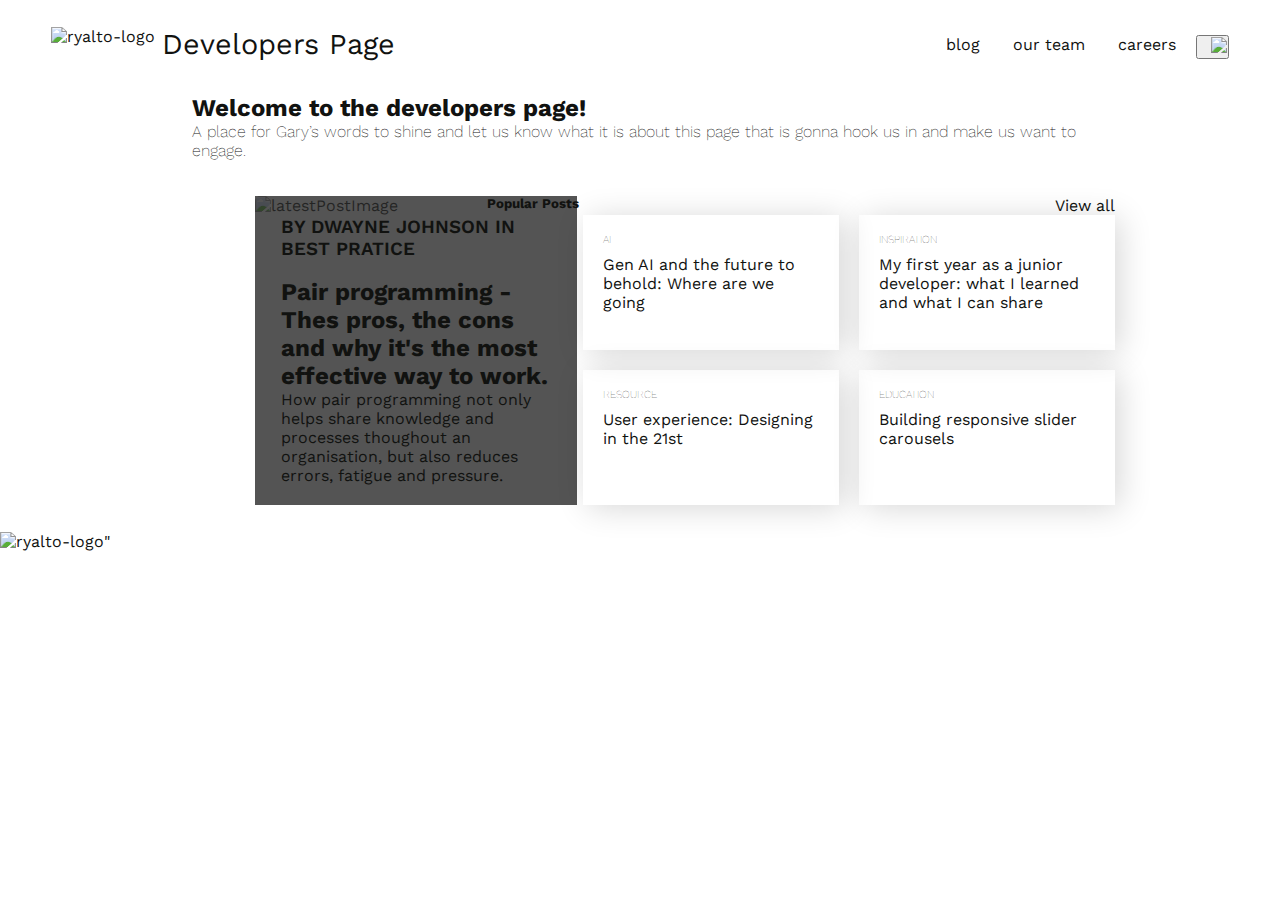
==== html/devPage.html @ 962e61ea "greated a Main div to hold the main blog post and the side panel where the other posts will go. Adde" ====
<!DOCTYPE html>
<html lang="en">
<head>
    <meta charset="UTF-8">
    <meta name="viewport" content="width=device-width, initial-scale=1.0">
    
    <title>Developers Pager</title>

    <link rel="stylesheet" href="/css/devPage.css">
    <link rel="preconnect" href="https://fonts.googleapis.com">
    <link rel="preconnect" href="https://fonts.gstatic.com" crossorigin>
    <link rel="preconnect" href="https://fonts.googleapis.com">
    <link rel="preconnect" href="https://fonts.gstatic.com" crossorigin>
    <link rel="preconnect" href="https://fonts.googleapis.com">
    <link rel="preconnect" href="https://fonts.gstatic.com" crossorigin>
    <link rel="preconnect" href="https://fonts.googleapis.com">
    <link rel="preconnect" href="https://fonts.gstatic.com" crossorigin>
    <link rel="preconnect" href="https://fonts.googleapis.com">
<link rel="preconnect" href="https://fonts.gstatic.com" crossorigin>
<link href="https://fonts.googleapis.com/css2?family=Open+Sans:wght@300;400;500;600;700;800&family=Work+Sans:wght@100;200;300;400;500;600;700;800;900&display=swap" rel="stylesheet">
    <script src="devPage.js" defer></script>


</head>
<body>
    <header>
        <nav>
            <ul class="logo">
                <img src="https://developer.ryalto.group/assets/images/ryalto-logo-lg.png" alt="ryalto-logo" class="ryalto-logo">
                <a href="devPage.html" class="pageTitle">Developers Page</a>
            </ul>
            <ul class="navLinks">
                <a href="#" class="navLink">blog</a>
                <a href="#" class="navLink">our team</a>
                <a href="#" class="navLink">careers</a>
                <button class="navLink"><img class=" darkModeToggle" src="https://developer.ryalto.group/assets/images/night-mode-blue.svg"> </button>
            </ul>
        </nav>

            <div class="intro">
                <h2>Welcome to the developers page!</h2>
                <p>A place for Gary’s words to shine and let us know what it is about this page that is gonna hook us in and make us want to engage.</p>
            </div>

        <main>
            <span class="main-view">
                <div class="newestPost">
                    <img class="img-overlay" src="https://riis.com/wp-content/uploads/2021/01/1010413543-huge-2048x1365.jpg" alt="latestPostImage"/>
                    <div class="text-container">
                        <h3>BY DWAYNE JOHNSON IN BEST PRATICE</h3>
                        <h2>Pair programming - Thes pros, the cons and why it's the most effective way to work.</h2>
                        <p>How pair programming not only helps share knowledge and processes thoughout an organisation, but also reduces errors, fatigue and pressure.</p>
                    </div>
                </div>
            
                <div class="latestPosts">
                    <div class="sidePanel">
                        <h5>Popular Posts</h5>
                        <a href="#">View all</a>
                    </div>
                
                    <ul>
                        <li class="cardPost">
                            <h6>AI</h6>
                            <p>Gen AI and the future to behold: Where are we going</p>
                        </li>
                        <li class="cardPost">
                            <h6>Inspiration</h6>
                            <p>My first year as a junior developer: what I learned and what I can share</p>
                        </li>
                        <li class="cardPost">
                            <h6>Resource</h6>
                            <p>User experience: Designing in the 21st</p>
                        </li>
                        <li class="cardPost">
                            <h6>Education</h6>
                            <p>Building responsive slider carousels</p>
                        </li>
                    </ul>
                </div>
            </span>
        </main>
        <section class="bottom-slider">

        </section>
    <footer>
        <img src="https://developer.ryalto.group/assets/images/ryalto-logo-lg.png" alt="ryalto-logo" class="ryalto-logo">"
        <div> </div>
    </footer>
</header>
</body>
</html>
---- css/devPage.css ----
* { 
    font-family: 'Work Sans', sans-serif;
    margin: 0;
    padding: 0;
    box-sizing: border-box;
    color: #111210;
}

nav {
    padding: 3vh 4vw;
    display: flex;
    justify-content: space-between;
    align-items: center;
}

.ryalto-logo {
    height: 40px;
    cursor: pointer;
}

a {
    text-decoration: none;
    font-size: 1em;
}

.logo {
    display: flex;
    align-content: flex-end;
    gap: .5vw;
}

.pageTitle{
    font-size: 1.8em;
}

.navLinks {
    display: flex;
    align-content:flex-start
}

.navLink {

    padding-left: 1vw;
    font-size: 1em;
}

.darkModeToggle {
    width: 1em;
    border: none;
}

.intro {
    font-weight: 200;
    padding: 0 15vw;
    margin-bottom: 4vh;
}

main {
    margin: 3vh 1vw;
}
.main-view {
    display: flex;
    justify-content: center;

}

.newestPost h3 {
    font-weight: 600;
    margin-bottom: 2vh;
}

.newestPost {
    display: flex;
    justify-content: flex-start;
    position: relative;
    padding: 0 7vw;
    max-width:600px;
    gap: 20px;
    cursor: pointer;
}

.newestPost img {
    max-width: 600px;
    border-radius: 0.4vw;
}

.text-container {
    display: flex;
    flex-direction: column;
    justify-content: center;
    width: 100%;
    height: 100%;
    padding: 1% 8%;
    background-color: rgb(41, 41, 41, 0.8);
    color: aliceblue;
    position: absolute;
    text-wrap: wrap;
}

.newestPostBlurb p {
    font-weight: 200;
}

.latestPosts {
    max-width: 50%;
    position: relative;
}
.sidePanel {
    width: 100%;
    display: flex;
    justify-content: space-between;
}

ul {
    list-style-type:none;
    gap:20px ;
    display: flex;
    flex-wrap: wrap;
    justify-content: flex-end;
}

ul h6 {
    
    text-transform: uppercase;
    font-weight: 100;
}
.cardPost {
    display: flex;
    flex-direction: column;
    gap: 1vh;
    border: none;
    box-shadow: rgba(0, 0, 0, 0.16) 5px 3px 30px;
    padding: 18px 20px;
    width: 20vw;
    height: 15vh;

}
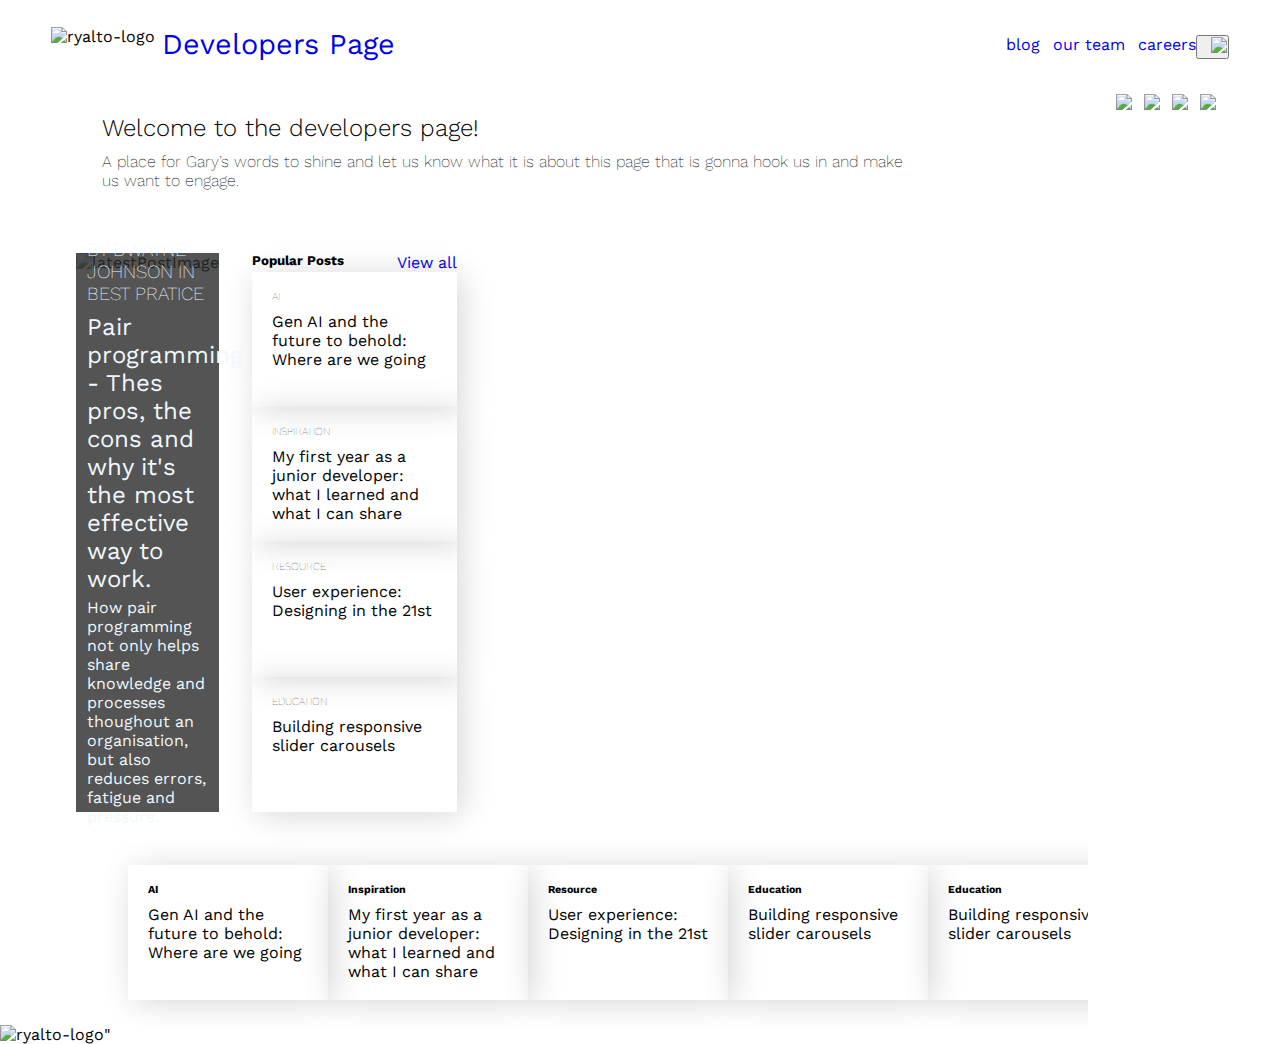
==== commit b6d9b479: "Setup wireframe structure. Main section and bottom horizontal flow bar. Struggling to get the side p" ====
--- a/html/devPage.html
+++ b/html/devPage.html
@@ -36,14 +36,24 @@
                 <button class="navLink"><img class=" darkModeToggle" src="https://developer.ryalto.group/assets/images/night-mode-blue.svg"> </button>
             </ul>
         </nav>
+        <div class="socials">
+            <a href="#" alt="github"><img src="#"></a>
+            <a href="#" alt="linkedin"><img src="#"></a>
+            <a href="#" alt="threads"><img src="#"></a>
+            <a href="#" alt="business website"><img src="#"></a>
+        </div>
+    </header>
 
+        <div class="main-top">
             <div class="intro">
                 <h2>Welcome to the developers page!</h2>
                 <p>A place for Gary’s words to shine and let us know what it is about this page that is gonna hook us in and make us want to engage.</p>
             </div>
+    
+        </div>
 
         <main>
-            <span class="main-view">
+            <div class="main-view">
                 <div class="newestPost">
                     <img class="img-overlay" src="https://riis.com/wp-content/uploads/2021/01/1010413543-huge-2048x1365.jpg" alt="latestPostImage"/>
                     <div class="text-container">
@@ -53,35 +63,57 @@
                     </div>
                 </div>
             
-                <div class="latestPosts">
+                <div class="popularPosts">
                     <div class="sidePanel">
                         <h5>Popular Posts</h5>
                         <a href="#">View all</a>
                     </div>
                 
-                    <ul>
-                        <li class="cardPost">
+                    <div class="sidePanelContent">
+                        <div class="cardPost">
                             <h6>AI</h6>
                             <p>Gen AI and the future to behold: Where are we going</p>
-                        </li>
-                        <li class="cardPost">
+                        </div>
+                        <div class="cardPost">
                             <h6>Inspiration</h6>
                             <p>My first year as a junior developer: what I learned and what I can share</p>
-                        </li>
-                        <li class="cardPost">
+                        </div>
+                        <div class="cardPost">
                             <h6>Resource</h6>
                             <p>User experience: Designing in the 21st</p>
-                        </li>
-                        <li class="cardPost">
+                        </div>
+                        <div class="cardPost">
                             <h6>Education</h6>
                             <p>Building responsive slider carousels</p>
-                        </li>
-                    </ul>
+                        </div>
+                    </div>
                 </div>
-            </span>
+            </div>
         </main>
-        <section class="bottom-slider">
-
+        <section class="bottom-scroll">
+                <div class="cardPost">
+                    <h6>AI</h6>
+                    <p>Gen AI and the future to behold: Where are we going</p>
+                </div>
+                <div class="cardPost">
+                    <h6>Inspiration</h6>
+                    <p>My first year as a junior developer: what I learned and what I can share</p>
+                </div>
+                <div class="cardPost">
+                    <h6>Resource</h6>
+                    <p>User experience: Designing in the 21st</p>
+                </div>
+                <div class="cardPost">
+                    <h6>Education</h6>
+                    <p>Building responsive slider carousels</p>
+                </div>
+                <div class="cardPost">
+                    <h6>Education</h6>
+                    <p>Building responsive slider carousels</p>
+                </div>    <div class="cardPost">
+                    <h6>Education</h6>
+                    <p>Building responsive slider carousels</p>
+                </div>
         </section>
     <footer>
         <img src="https://developer.ryalto.group/assets/images/ryalto-logo-lg.png" alt="ryalto-logo" class="ryalto-logo">"
--- a/css/devPage.css
+++ b/css/devPage.css
@@ -3,7 +3,18 @@
     margin: 0;
     padding: 0;
     box-sizing: border-box;
-    color: #111210;
+}
+
+header {
+    display: flex;
+    flex-direction: column;
+}
+
+.socials {
+    display: flex;
+    justify-content: flex-end;
+    padding-right: 5%;
+    gap: 1%;
 }
 
 nav {
@@ -29,6 +40,10 @@
     gap: .5vw;
 }
 
+.main-top{
+    display: flex;
+
+}
 .pageTitle{
     font-size: 1.8em;
 }
@@ -50,9 +65,15 @@
 }
 
 .intro {
+    padding: 0 8%;
+    max-width: 80%;
+    margin-bottom: 4vh;
     font-weight: 200;
-    padding: 0 15vw;
-    margin-bottom: 4vh;
+}
+
+.intro h2{
+    font-weight: 300;
+    margin-bottom: 10px;
 }
 
 main {
@@ -60,7 +81,8 @@
 }
 .main-view {
     display: flex;
-    justify-content: center;
+    gap: 3%;
+    padding: 0 5%;
 
 }
 
@@ -71,16 +93,15 @@
 
 .newestPost {
     display: flex;
-    justify-content: flex-start;
     position: relative;
-    padding: 0 7vw;
-    max-width:600px;
-    gap: 20px;
+    max-width: 50vw;
+    height: auto;
     cursor: pointer;
 }
 
 .newestPost img {
-    max-width: 600px;
+    max-width: 50vw;
+    height: auto;
     border-radius: 0.4vw;
 }
 
@@ -97,30 +118,35 @@
     text-wrap: wrap;
 }
 
-.newestPostBlurb p {
+.text-container h2 {
+    margin-bottom: 4%;
+    font-weight: 400;
+}
+
+.text-container h3 {
+    margin-bottom: 7%;
     font-weight: 200;
-}
-
-.latestPosts {
-    max-width: 50%;
-    position: relative;
-}
-.sidePanel {
-    width: 100%;
+   }
+
+
+.popularPosts {
+    /* display: flex;
+    justify-content: space-between; */
+}
+
+div.sidePanel {
     display: flex;
     justify-content: space-between;
 }
 
-ul {
-    list-style-type:none;
-    gap:20px ;
-    display: flex;
-    flex-wrap: wrap;
-    justify-content: flex-end;
-}
-
-ul h6 {
-    
+div.sidePanelContent {
+    /* gap:20px ;
+    display: inline-grid;
+    grid-template-columns: 2;
+    grid-template-rows: 2; */
+}
+
+div.sidePanelContent h6 {
     text-transform: uppercase;
     font-weight: 100;
 }
@@ -131,7 +157,69 @@
     border: none;
     box-shadow: rgba(0, 0, 0, 0.16) 5px 3px 30px;
     padding: 18px 20px;
-    width: 20vw;
+    width: 16vw;
     height: 15vh;
-
-}
+}
+
+.bottom-scroll {
+    padding: 2% 10%;
+    display: flex;
+    max-width: 85%;
+    white-space: no;
+    overflow-y: hidden;
+    overflow-x: auto;
+}
+.bottom-scroll .cardPost {
+    min-width: 200px;
+}
+
+@media screen and (max-width: 840px){
+
+    /* * {
+        font-size: 80%;
+        
+    } */
+    nav {
+        flex-direction: column;
+        gap: 5px;
+    }
+
+    .logo {
+        justify-content: center;
+        margin-bottom: 2%;
+    }
+
+    .socials {
+        flex-direction: column;
+        top: 10%;
+        right: 0.2%;
+        gap: 2%;
+        position: absolute;
+
+    }
+    .intro h2 {
+        font-size: large;
+        margin-bottom: 7px;
+
+    }
+
+    .newestPost img {
+        min-width: 330px;
+        height: auto;
+    }
+
+    .text-container {
+        min-width: 330px;
+        font-size: 70%;
+    }
+    .main-top{
+        justify-content: center;
+    }
+    .main-view { 
+        flex-direction: column;
+    }
+
+    .bottom-scroll .cardPost {
+        min-width: 200px;
+    }
+}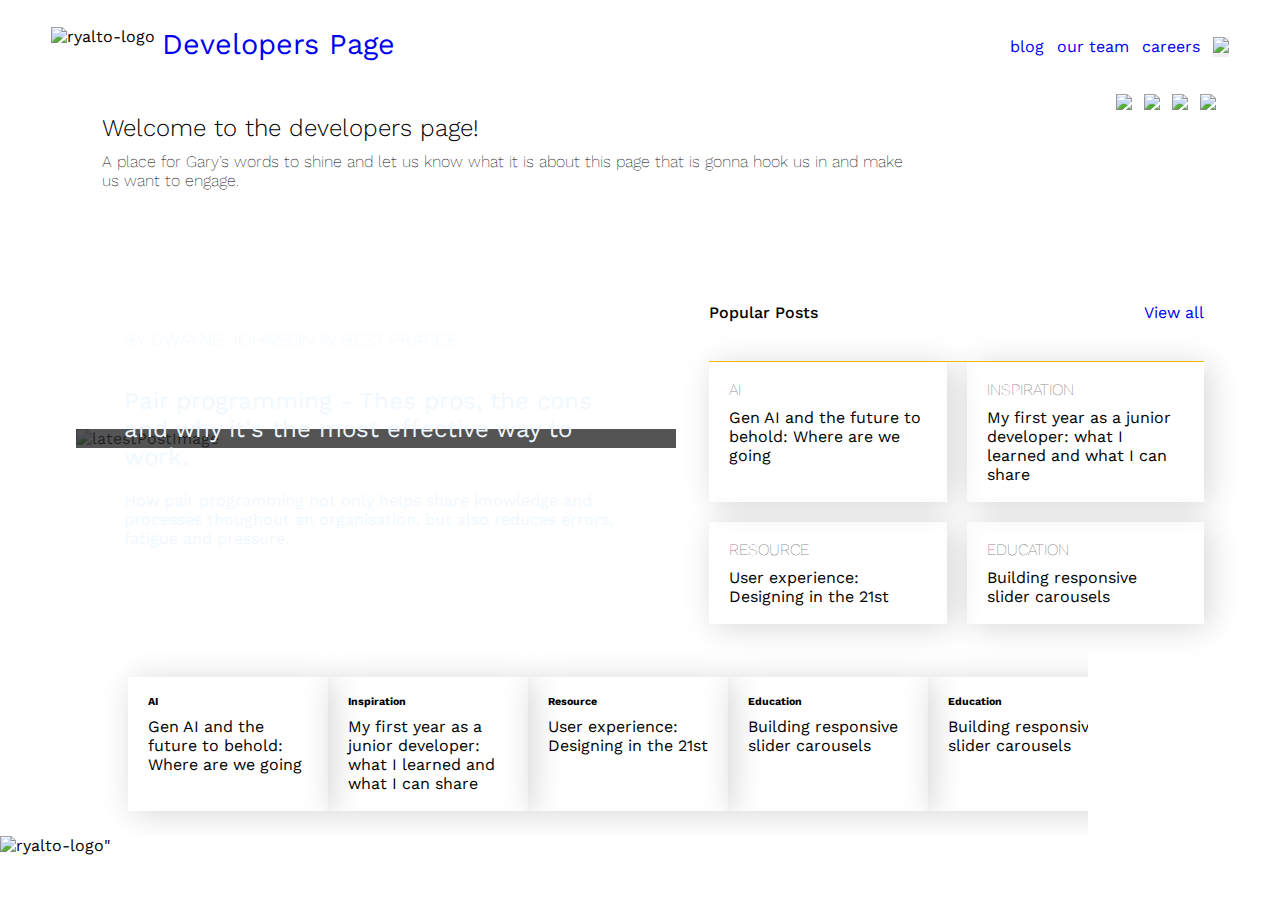
==== commit 886f9772: "spent too much time trying to make the screen responsive. Added media screen and parameters" ====
--- a/html/devPage.html
+++ b/html/devPage.html
@@ -65,7 +65,7 @@
             
                 <div class="popularPosts">
                     <div class="sidePanel">
-                        <h5>Popular Posts</h5>
+                        <h4>Popular Posts</h4>
                         <a href="#">View all</a>
                     </div>
                 
--- a/css/devPage.css
+++ b/css/devPage.css
@@ -10,6 +10,7 @@
     flex-direction: column;
 }
 
+
 .socials {
     display: flex;
     justify-content: flex-end;
@@ -22,6 +23,24 @@
     display: flex;
     justify-content: space-between;
     align-items: center;
+
+}
+
+
+.navLinks {
+    display: flex;
+    align-content:flex-start
+    
+}
+
+.navLink {
+    text-decoration: none;
+    margin-left: 1vw;
+    font-size: 1em;
+}
+
+button.navLink {
+    border: none;
 }
 
 .ryalto-logo {
@@ -31,7 +50,6 @@
 
 a {
     text-decoration: none;
-    font-size: 1em;
 }
 
 .logo {
@@ -48,16 +66,6 @@
     font-size: 1.8em;
 }
 
-.navLinks {
-    display: flex;
-    align-content:flex-start
-}
-
-.navLink {
-
-    padding-left: 1vw;
-    font-size: 1em;
-}
 
 .darkModeToggle {
     width: 1em;
@@ -80,7 +88,9 @@
     margin: 3vh 1vw;
 }
 .main-view {
-    display: flex;
+    min-width: 375px;
+    display: flex;
+    align-items: center;
     gap: 3%;
     padding: 0 5%;
 
@@ -88,21 +98,24 @@
 
 .newestPost h3 {
     font-weight: 600;
-    margin-bottom: 2vh;
-}
-
-.newestPost {
+}
+
+div.newestPost {
     display: flex;
     position: relative;
-    max-width: 50vw;
+    width: 100%;
+    max-width: 600px;
     height: auto;
     cursor: pointer;
+    border-radius: 0.4vw;
 }
 
 .newestPost img {
-    max-width: 50vw;
+    text-align: left;
+    width: 100%;
+    max-width: 600px;
     height: auto;
-    border-radius: 0.4vw;
+
 }
 
 .text-container {
@@ -129,25 +142,29 @@
    }
 
 
-.popularPosts {
-    /* display: flex;
-    justify-content: space-between; */
-}
-
 div.sidePanel {
     display: flex;
     justify-content: space-between;
+    margin-top: 10%;
+    padding-bottom: 8%;
+    border-bottom: solid 1px #FFC306;
+}
+
+div.sidePanel h4 {
+    font-weight: 500;
 }
 
 div.sidePanelContent {
-    /* gap:20px ;
-    display: inline-grid;
-    grid-template-columns: 2;
-    grid-template-rows: 2; */
+    max-width: 600px;
+    gap:20px ;
+    display: grid;
+    grid-template-columns: 1fr 1fr;
+    
 }
 
 div.sidePanelContent h6 {
     text-transform: uppercase;
+    font-size: 16px;
     font-weight: 100;
 }
 .cardPost {
@@ -157,8 +174,7 @@
     border: none;
     box-shadow: rgba(0, 0, 0, 0.16) 5px 3px 30px;
     padding: 18px 20px;
-    width: 16vw;
-    height: 15vh;
+
 }
 
 .bottom-scroll {
@@ -175,10 +191,9 @@
 
 @media screen and (max-width: 840px){
 
-    /* * {
-        font-size: 80%;
-        
-    } */
+button.navLink {
+    border: none;
+}
     nav {
         flex-direction: column;
         gap: 5px;
@@ -203,8 +218,19 @@
 
     }
 
+    .main-top{
+        justify-content: center;
+
+    }
+
+    .main-view { 
+        flex-direction: column;
+        justify-content: center;
+    }
+
     .newestPost img {
         min-width: 330px;
+        width: 100%;
         height: auto;
     }
 
@@ -212,11 +238,14 @@
         min-width: 330px;
         font-size: 70%;
     }
-    .main-top{
-        justify-content: center;
-    }
-    .main-view { 
-        flex-direction: column;
+    
+    .sidePanel {
+
+        max-width: 330px;
+    }
+    .sidePanelContent {
+       grid-column: auto;
+
     }
 
     .bottom-scroll .cardPost {
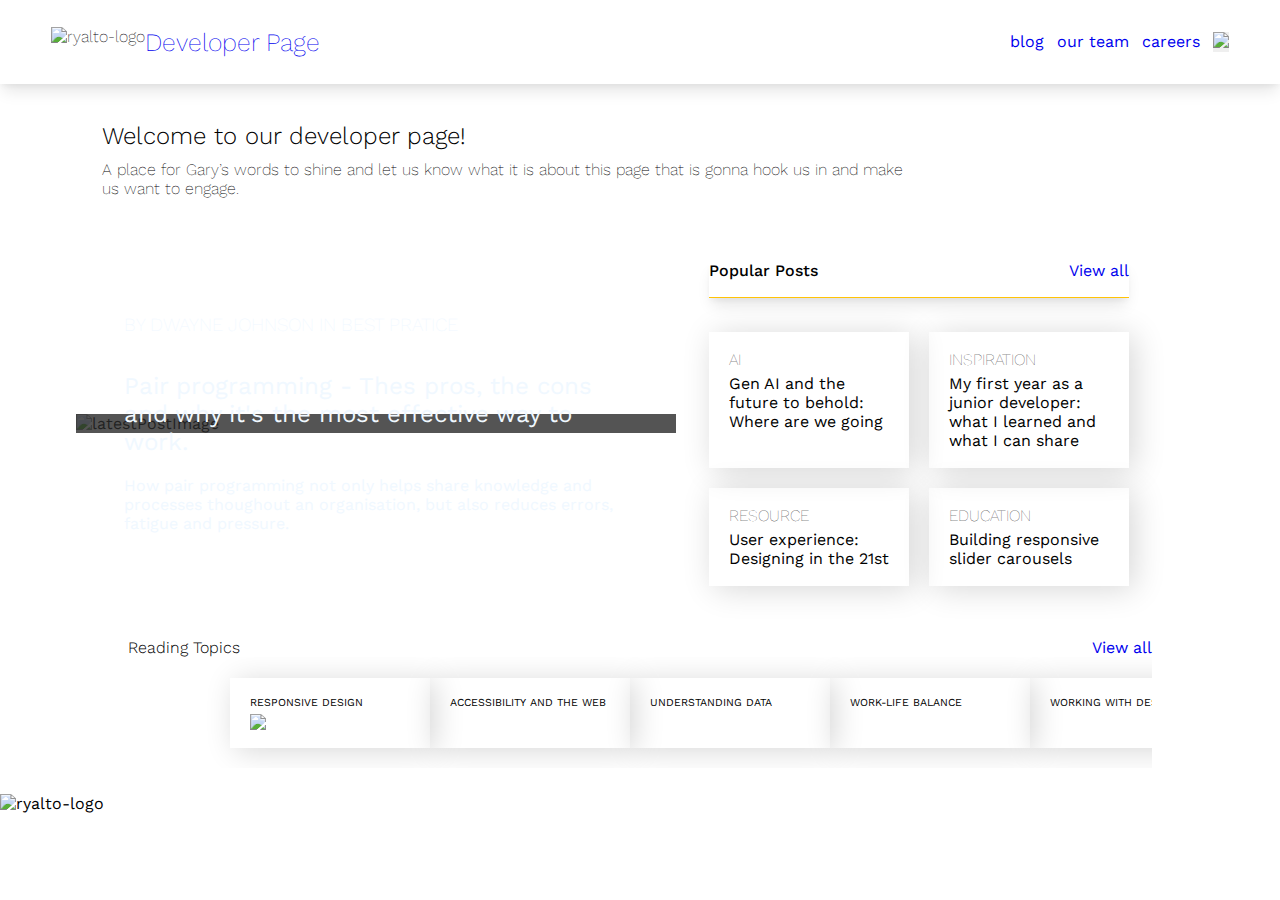
==== commit 1dea9136: "styled side panel, added some shadows. styled and changed the bottom horizontal scroll bar. Sorted g" ====
--- a/html/devPage.html
+++ b/html/devPage.html
@@ -4,7 +4,7 @@
     <meta charset="UTF-8">
     <meta name="viewport" content="width=device-width, initial-scale=1.0">
     
-    <title>Developers Pager</title>
+    <title>Developers Page</title>
 
     <link rel="stylesheet" href="/css/devPage.css">
     <link rel="preconnect" href="https://fonts.googleapis.com">
@@ -16,9 +16,13 @@
     <link rel="preconnect" href="https://fonts.googleapis.com">
     <link rel="preconnect" href="https://fonts.gstatic.com" crossorigin>
     <link rel="preconnect" href="https://fonts.googleapis.com">
-<link rel="preconnect" href="https://fonts.gstatic.com" crossorigin>
-<link href="https://fonts.googleapis.com/css2?family=Open+Sans:wght@300;400;500;600;700;800&family=Work+Sans:wght@100;200;300;400;500;600;700;800;900&display=swap" rel="stylesheet">
+    <link rel="preconnect" href="https://fonts.gstatic.com" crossorigin>
+    <link href="https://fonts.googleapis.com/css2?family=Open+Sans:wght@300;400;500;600;700;800&family=Work+Sans:wght@100;200;300;400;500;600;700;800;900&display=swap" rel="stylesheet">
+    
     <script src="devPage.js" defer></script>
+    <script src="https://kit.fontawesome.com/a4b0abae80.js" crossorigin="anonymous"></script>
+
+
 
 
 </head>
@@ -27,7 +31,7 @@
         <nav>
             <ul class="logo">
                 <img src="https://developer.ryalto.group/assets/images/ryalto-logo-lg.png" alt="ryalto-logo" class="ryalto-logo">
-                <a href="devPage.html" class="pageTitle">Developers Page</a>
+                <a href="devPage.html" class="pageTitle">Developer Page</a>
             </ul>
             <ul class="navLinks">
                 <a href="#" class="navLink">blog</a>
@@ -37,16 +41,17 @@
             </ul>
         </nav>
         <div class="socials">
-            <a href="#" alt="github"><img src="#"></a>
-            <a href="#" alt="linkedin"><img src="#"></a>
-            <a href="#" alt="threads"><img src="#"></a>
-            <a href="#" alt="business website"><img src="#"></a>
+ 
+            <a href="#" alt="github"><i class="fa-brands fa-github" style="color: #2799f0;"></i></a>
+            <a href="#" alt="linkedin"><i class="fa-brands fa-linkedin" style="color: #2799f0;"></i></a>
+            <a href="#" alt="threads"><i class="fa-brands fa-threads" style="color: #2799f0;"></i></a>
+            <a href="#" alt="business website"><i class="fa-solid fa-globe" style="color: #2799f0;"></i></a>
         </div>
     </header>
 
         <div class="main-top">
             <div class="intro">
-                <h2>Welcome to the developers page!</h2>
+                <h2>Welcome to our developer page!</h2>
                 <p>A place for Gary’s words to shine and let us know what it is about this page that is gonna hook us in and make us want to engage.</p>
             </div>
     
@@ -90,33 +95,40 @@
                 </div>
             </div>
         </main>
-        <section class="bottom-scroll">
+        <section>
+            <div class="bottomScrollHeading">
+                <h4>Reading Topics</h4>
+                <a href="#"> View all</a>
+            </div>
+
+            <div class="bottom-scroll">
                 <div class="cardPost">
-                    <h6>AI</h6>
-                    <p>Gen AI and the future to behold: Where are we going</p>
+                    <h6>RESPONSIVE DESIGN</h6>
+                    <image aria-multiline="image for responsive design topic" src="https://storyset.com/illustration/web-devices/cuate"/>
                 </div>
                 <div class="cardPost">
-                    <h6>Inspiration</h6>
-                    <p>My first year as a junior developer: what I learned and what I can share</p>
+                    <h6>ACCESSIBILITY AND THE WEB</h6>
+                    <image aria-multiline="image for responsive design topic"/>
                 </div>
                 <div class="cardPost">
-                    <h6>Resource</h6>
-                    <p>User experience: Designing in the 21st</p>
+                    <h6>UNDERSTANDING DATA</h6>
+                    <image aria-multiline="image for responsive design topic"/>
                 </div>
                 <div class="cardPost">
-                    <h6>Education</h6>
-                    <p>Building responsive slider carousels</p>
+                    <h6>WORK-LIFE BALANCE</h6>
+                    <image aria-multiline="image for responsive design topic"/>
                 </div>
                 <div class="cardPost">
-                    <h6>Education</h6>
-                    <p>Building responsive slider carousels</p>
-                </div>    <div class="cardPost">
-                    <h6>Education</h6>
-                    <p>Building responsive slider carousels</p>
+                    <h6>WORKING WITH DESIGNERS</h6>
+                    <image aria-multiline="image for responsive design topic"/>
                 </div>
+                <div>
+                    <i class="fa-light fa-chevron-right" style="color: #2799f0;"></i>
+                </div>
+            </div>
         </section>
     <footer>
-        <img src="https://developer.ryalto.group/assets/images/ryalto-logo-lg.png" alt="ryalto-logo" class="ryalto-logo">"
+        <img src="https://developer.ryalto.group/assets/images/ryalto-logo-lg.png" alt="ryalto-logo" class="ryalto-logo">
         <div> </div>
     </footer>
 </header>
--- a/css/devPage.css
+++ b/css/devPage.css
@@ -10,10 +10,10 @@
     flex-direction: column;
 }
 
-
 .socials {
     display: flex;
     justify-content: flex-end;
+    margin-top: 3%;
     padding-right: 5%;
     gap: 1%;
 }
@@ -23,7 +23,7 @@
     display: flex;
     justify-content: space-between;
     align-items: center;
-
+    box-shadow: rgba(0, 0, 0, 0.1) 0px 10px 15px -3px, rgba(0, 0, 0, 0.05) 0px 4px 6px -2px;
 }
 
 
@@ -37,14 +37,28 @@
     text-decoration: none;
     margin-left: 1vw;
     font-size: 1em;
+    cursor: pointer;
 }
 
 button.navLink {
     border: none;
 }
 
+
+.logo {
+    display: flex;
+    align-items: center;
+    font-weight: 200;
+}
+
+.logo a {
+    font-size: 25px;
+
+}
+
+
 .ryalto-logo {
-    height: 40px;
+    height: 30px;
     cursor: pointer;
 }
 
@@ -52,14 +66,11 @@
     text-decoration: none;
 }
 
-.logo {
-    display: flex;
-    align-content: flex-end;
-    gap: .5vw;
-}
 
 .main-top{
     display: flex;
+    align-items: center;
+
 
 }
 .pageTitle{
@@ -141,13 +152,21 @@
     font-weight: 200;
    }
 
+.popularPost {
+    min-width: 330px;
+    display: flex;
+
+
+}
 
 div.sidePanel {
     display: flex;
     justify-content: space-between;
-    margin-top: 10%;
-    padding-bottom: 8%;
+    width: 100%;
+    margin-bottom: 8%;
+    padding-bottom: 4%;
     border-bottom: solid 1px #FFC306;
+    box-shadow: rgba(0, 0, 0, 0.1) 0px 10px 15px -3px, rgba(0, 0, 0, 0.05) 0px 4px 6px -2px;
 }
 
 div.sidePanel h4 {
@@ -177,16 +196,39 @@
 
 }
 
-.bottom-scroll {
+section {
     padding: 2% 10%;
-    display: flex;
-    max-width: 85%;
-    white-space: no;
+}
+
+div.bottom-scroll {
+    padding: 2% 10%;
+    display: flex;
     overflow-y: hidden;
     overflow-x: auto;
 }
-.bottom-scroll .cardPost {
+
+div.bottom-scroll a {
+    font-size: 14px;
+}
+
+div.cardPost {
     min-width: 200px;
+    max-width: 150px;
+    gap: 5px
+    ;
+}
+
+.bottomScrollHeading {
+    display: flex;
+    justify-content: space-between;
+}
+
+.bottomScrollHeading h4 {
+    font-weight: 300;
+}
+
+.bottom-scroll h6 {
+    font-weight: 400;
 }
 
 @media screen and (max-width: 840px){
@@ -197,6 +239,7 @@
     nav {
         flex-direction: column;
         gap: 5px;
+        margin-bottom: 15px;
     }
 
     .logo {
@@ -225,7 +268,8 @@
 
     .main-view { 
         flex-direction: column;
-        justify-content: center;
+        align-items: center;
+    
     }
 
     .newestPost img {
@@ -238,11 +282,19 @@
         min-width: 330px;
         font-size: 70%;
     }
+
+    .popularPost {
+        min-width: 330px;
+        display: flex;
+    }        
     
     .sidePanel {
-
-        max-width: 330px;
-    }
+        margin-top: 20px;
+        
+        /* margin-bottom: 0;
+        padding-bottom: 3%; */
+    }
+
     .sidePanelContent {
        grid-column: auto;
 
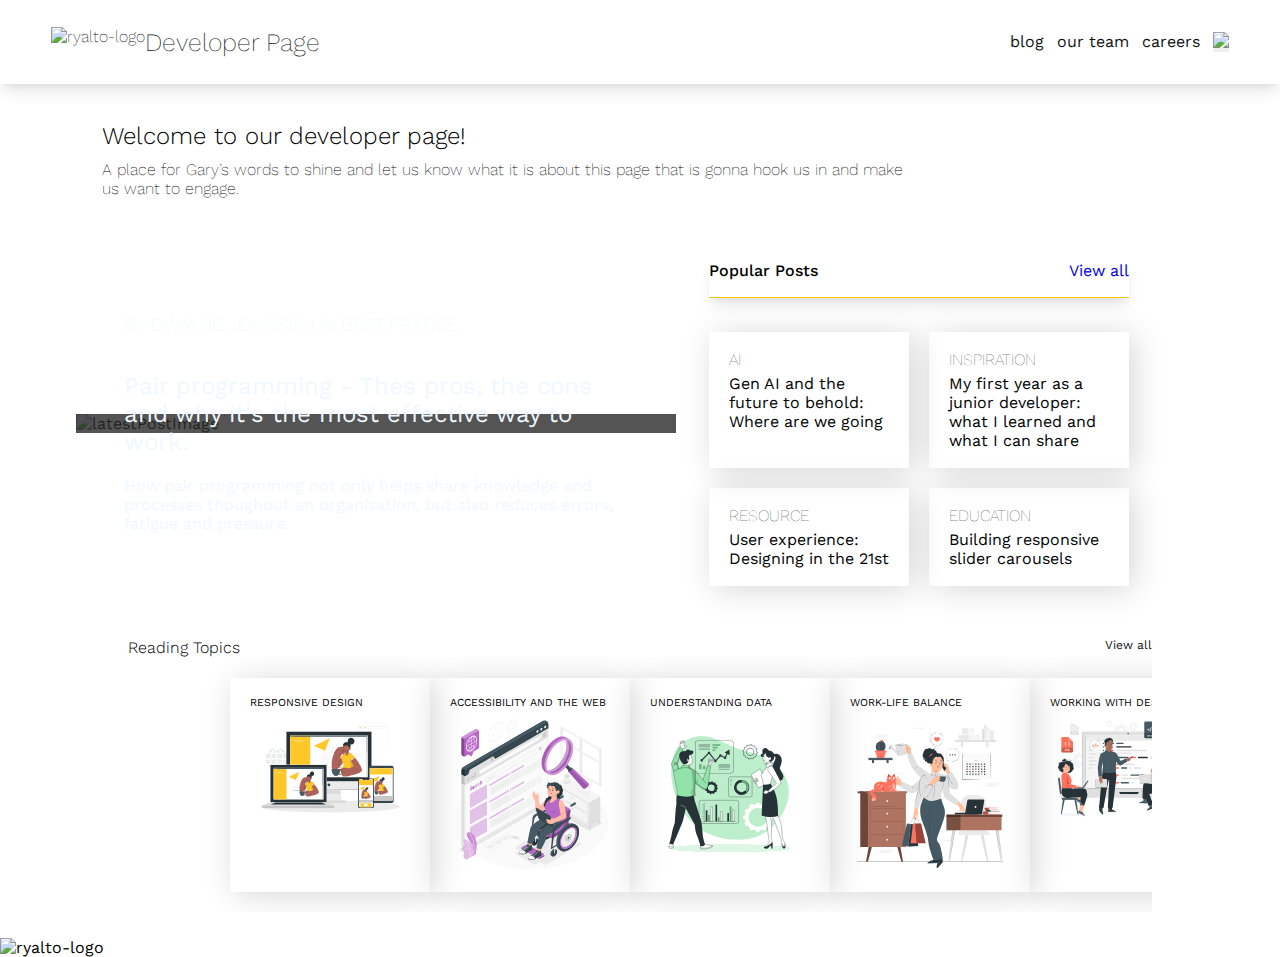
==== commit 7bd913d9: "Fixed spacing issues, added images to bottom horizontal scroll. would have liked to add a right and " ====
--- a/html/devPage.html
+++ b/html/devPage.html
@@ -71,7 +71,7 @@
                 <div class="popularPosts">
                     <div class="sidePanel">
                         <h4>Popular Posts</h4>
-                        <a href="#">View all</a>
+                        <a href="#" >View all</a>
                     </div>
                 
                     <div class="sidePanelContent">
@@ -98,35 +98,42 @@
         <section>
             <div class="bottomScrollHeading">
                 <h4>Reading Topics</h4>
-                <a href="#"> View all</a>
+                <a href="#" class="viewAll"> View all</a>
             </div>
 
             <div class="bottom-scroll">
                 <div class="cardPost">
                     <h6>RESPONSIVE DESIGN</h6>
-                    <image aria-multiline="image for responsive design topic" src="https://storyset.com/illustration/web-devices/cuate"/>
+                    <image aria-multiline="image for responsive design topic" src="/images/Web devices-cuate(1).svg"/>
                 </div>
                 <div class="cardPost">
                     <h6>ACCESSIBILITY AND THE WEB</h6>
-                    <image aria-multiline="image for responsive design topic"/>
+                    <image aria-multiline="image for accessibility and the web topic" src="/images/Web search-amico(1).svg"/>
                 </div>
                 <div class="cardPost">
                     <h6>UNDERSTANDING DATA</h6>
-                    <image aria-multiline="image for responsive design topic"/>
+                    <image aria-multiline="image for understanding data topic" src="/images/Business Plan-bro.svg"/>
                 </div>
                 <div class="cardPost">
                     <h6>WORK-LIFE BALANCE</h6>
-                    <image aria-multiline="image for responsive design topic"/>
+                    <image aria-multiline="image for work life topic" src="/images/Work life balance-pana.svg" />
                 </div>
                 <div class="cardPost">
                     <h6>WORKING WITH DESIGNERS</h6>
-                    <image aria-multiline="image for responsive design topic"/>
+                    <image aria-multiline="image for working with design topic" src="/images/Coding workshop-pana.svg"/>
                 </div>
                 <div>
                     <i class="fa-light fa-chevron-right" style="color: #2799f0;"></i>
                 </div>
             </div>
         </section>
+
+<!--I ran out of time and it was also only html/css, but at this point I would link this to a json so that the blog gets updated with the posts automatically. 
+    I would have liked to have a suggestions feature for engaged readers to open conversation and topic, 
+    as well as a volunteer for members of the team who may want to contribute. 
+    And of course a commments section to invite engagement with the blog with internal or external. 
+    share buttons, for people to share the post to their social media.-->
+
     <footer>
         <img src="https://developer.ryalto.group/assets/images/ryalto-logo-lg.png" alt="ryalto-logo" class="ryalto-logo">
         <div> </div>
--- a/css/devPage.css
+++ b/css/devPage.css
@@ -18,19 +18,29 @@
     gap: 1%;
 }
 
+i {
+    color: #2799f0;
+    transition: all 0.2s ease-in-out;
+}
+
+i:hover {
+    color: #FFC306;
+}
+
 nav {
     padding: 3vh 4vw;
     display: flex;
     justify-content: space-between;
     align-items: center;
     box-shadow: rgba(0, 0, 0, 0.1) 0px 10px 15px -3px, rgba(0, 0, 0, 0.05) 0px 4px 6px -2px;
+    color: black;
 }
 
 
 .navLinks {
     display: flex;
-    align-content:flex-start
-    
+    align-content:flex-start;
+    color: #111210;
 }
 
 .navLink {
@@ -38,6 +48,16 @@
     margin-left: 1vw;
     font-size: 1em;
     cursor: pointer;
+    color: #111210;
+    transition: all .3s;
+}
+
+.navLink:hover {
+    color: #2799f0;
+}
+
+.viewAll:hover {
+    color: #2799f0;
 }
 
 button.navLink {
@@ -53,7 +73,8 @@
 
 .logo a {
     font-size: 25px;
-
+    color: #111210;
+   
 }
 
 
@@ -106,6 +127,10 @@
     padding: 0 5%;
 
 }
+ .viewAll {
+    font-size: 12px;
+    color: #111210;
+ }
 
 .newestPost h3 {
     font-weight: 600;
@@ -178,7 +203,7 @@
     gap:20px ;
     display: grid;
     grid-template-columns: 1fr 1fr;
-    
+
 }
 
 div.sidePanelContent h6 {
@@ -193,6 +218,7 @@
     border: none;
     box-shadow: rgba(0, 0, 0, 0.16) 5px 3px 30px;
     padding: 18px 20px;
+    cursor:pointer;
 
 }
 
@@ -251,7 +277,7 @@
         flex-direction: column;
         top: 10%;
         right: 0.2%;
-        gap: 2%;
+        padding-top: 8%;
         position: absolute;
 
     }
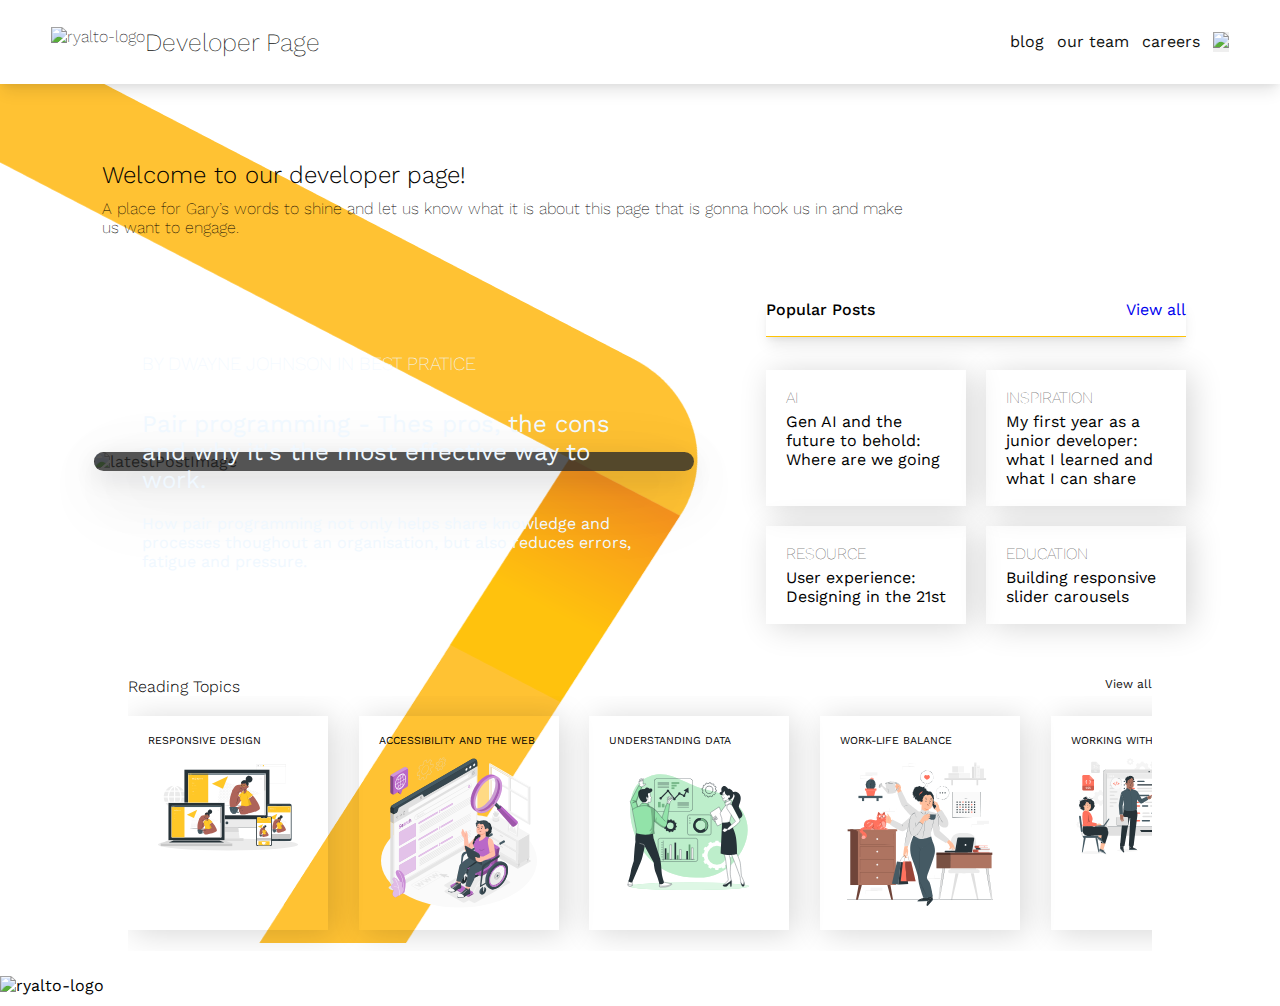
==== commit c7cf5b7c: "small adjustments to the image radius, added a bg image, fixed spacing on slider and main-view which" ====
--- a/html/devPage.html
+++ b/html/devPage.html
@@ -29,27 +29,30 @@
 <body>
     <header>
         <nav>
-            <ul class="logo">
+            <div class="logo">
                 <img src="https://developer.ryalto.group/assets/images/ryalto-logo-lg.png" alt="ryalto-logo" class="ryalto-logo">
                 <a href="devPage.html" class="pageTitle">Developer Page</a>
-            </ul>
-            <ul class="navLinks">
+            </div>
+            <div class="navLinks">
                 <a href="#" class="navLink">blog</a>
                 <a href="#" class="navLink">our team</a>
                 <a href="#" class="navLink">careers</a>
                 <button class="navLink"><img class=" darkModeToggle" src="https://developer.ryalto.group/assets/images/night-mode-blue.svg"> </button>
-            </ul>
+            </div>
         </nav>
-        <div class="socials">
- 
-            <a href="#" alt="github"><i class="fa-brands fa-github" style="color: #2799f0;"></i></a>
-            <a href="#" alt="linkedin"><i class="fa-brands fa-linkedin" style="color: #2799f0;"></i></a>
-            <a href="#" alt="threads"><i class="fa-brands fa-threads" style="color: #2799f0;"></i></a>
-            <a href="#" alt="business website"><i class="fa-solid fa-globe" style="color: #2799f0;"></i></a>
-        </div>
     </header>
 
-        <div class="main-top">
+    <div class="ribbon" style="background-image: url('/images/DesktopRibbon.png')">
+    
+    <div class="socials">
+
+        <a href="#" alt="github"><i class="fa-brands fa-github" style="color: #2799f0;"></i></a>
+        <a href="#" alt="linkedin"><i class="fa-brands fa-linkedin" style="color: #2799f0;"></i></a>
+        <a href="#" alt="threads"><i class="fa-brands fa-threads" style="color: #2799f0;"></i></a>
+        <a href="#" alt="business website"><i class="fa-solid fa-globe" style="color: #2799f0;"></i></a>
+    </div>
+
+    <div class="main-top">
             <div class="intro">
                 <h2>Welcome to our developer page!</h2>
                 <p>A place for Gary’s words to shine and let us know what it is about this page that is gonna hook us in and make us want to engage.</p>
@@ -122,9 +125,9 @@
                     <h6>WORKING WITH DESIGNERS</h6>
                     <image aria-multiline="image for working with design topic" src="/images/Coding workshop-pana.svg"/>
                 </div>
-                <div>
+                <!-- <div>
                     <i class="fa-light fa-chevron-right" style="color: #2799f0;"></i>
-                </div>
+                </div> -->
             </div>
         </section>
 
@@ -133,11 +136,11 @@
     as well as a volunteer for members of the team who may want to contribute. 
     And of course a commments section to invite engagement with the blog with internal or external. 
     share buttons, for people to share the post to their social media.-->
-
     <footer>
         <img src="https://developer.ryalto.group/assets/images/ryalto-logo-lg.png" alt="ryalto-logo" class="ryalto-logo">
         <div> </div>
     </footer>
-</header>
+</div> 
+
 </body>
 </html>--- a/css/devPage.css
+++ b/css/devPage.css
@@ -13,7 +13,7 @@
 .socials {
     display: flex;
     justify-content: flex-end;
-    margin-top: 3%;
+    padding: 3%;
     padding-right: 5%;
     gap: 1%;
 }
@@ -27,7 +27,9 @@
     color: #FFC306;
 }
 
+
 nav {
+  
     padding: 3vh 4vw;
     display: flex;
     justify-content: space-between;
@@ -104,6 +106,14 @@
     border: none;
 }
 
+.ribbon {
+    height: 100%;
+    width: auto;
+    background-image: url('/images/DesktopRibbon.png');
+    background-repeat: no-repeat;
+    
+}
+
 .intro {
     padding: 0 8%;
     max-width: 80%;
@@ -122,6 +132,7 @@
 .main-view {
     min-width: 375px;
     display: flex;
+    justify-content: space-around;
     align-items: center;
     gap: 3%;
     padding: 0 5%;
@@ -143,16 +154,20 @@
     max-width: 600px;
     height: auto;
     cursor: pointer;
-    border-radius: 0.4vw;
+    border: none;
+    border-radius: 1vw;
 }
 
 .newestPost img {
     text-align: left;
     width: 100%;
-    max-width: 600px;
+    max-width: 1000px;
     height: auto;
-
-}
+    border-radius: 1vw;
+    box-shadow: rgba(17, 17, 26, 0.1) 0px 8px 24px, rgba(17, 17, 26, 0.1) 0px 16px 56px, rgba(17, 17, 26, 0.1) 0px 24px 80px;
+}
+
+
 
 .text-container {
     display: flex;
@@ -165,6 +180,7 @@
     color: aliceblue;
     position: absolute;
     text-wrap: wrap;
+    border-radius: 1vw;
 }
 
 .text-container h2 {
@@ -227,7 +243,8 @@
 }
 
 div.bottom-scroll {
-    padding: 2% 10%;
+    padding: 2% 0;
+    gap: 3%;
     display: flex;
     overflow-y: hidden;
     overflow-x: auto;
@@ -255,6 +272,10 @@
 
 .bottom-scroll h6 {
     font-weight: 400;
+}
+footer {
+    display: flex;
+    align-items: flex-start;
 }
 
 @media screen and (max-width: 840px){
@@ -282,7 +303,8 @@
 
     }
     .intro h2 {
-        font-size: large;
+        font-size: x-large;
+        font-weight: 600;
         margin-bottom: 7px;
 
     }
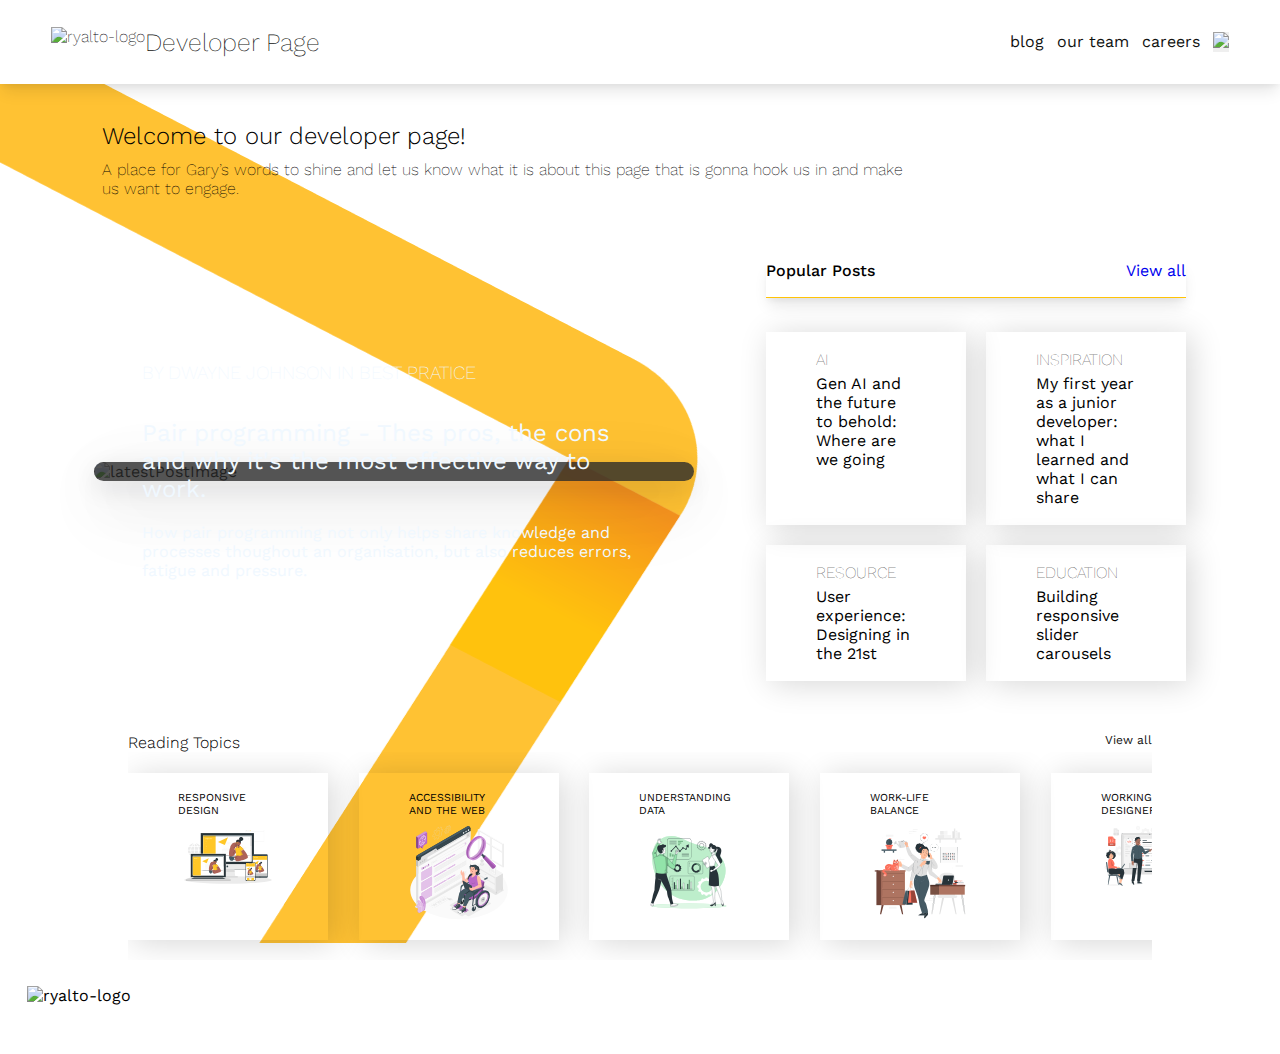
==== commit 01329cac: "removed style colour in html of social icons as it was stopping the hover effect from working" ====
--- a/html/devPage.html
+++ b/html/devPage.html
@@ -46,10 +46,10 @@
     
     <div class="socials">
 
-        <a href="#" alt="github"><i class="fa-brands fa-github" style="color: #2799f0;"></i></a>
-        <a href="#" alt="linkedin"><i class="fa-brands fa-linkedin" style="color: #2799f0;"></i></a>
-        <a href="#" alt="threads"><i class="fa-brands fa-threads" style="color: #2799f0;"></i></a>
-        <a href="#" alt="business website"><i class="fa-solid fa-globe" style="color: #2799f0;"></i></a>
+        <a href="#" alt="github"><i class="fa-brands fa-github"></i></a>
+        <a href="#" alt="linkedin"><i class="fa-brands fa-linkedin"></i></a>
+        <a href="#" alt="threads"><i class="fa-brands fa-threads"></i></a>
+        <a href="#" alt="business website"><i class="fa-solid fa-globe"></i></a>
     </div>
 
     <div class="main-top">
--- a/css/devPage.css
+++ b/css/devPage.css
@@ -13,8 +13,7 @@
 .socials {
     display: flex;
     justify-content: flex-end;
-    padding: 3%;
-    padding-right: 5%;
+    padding: 3% 5% 0 0;
     gap: 1%;
 }
 
@@ -66,7 +65,9 @@
     border: none;
 }
 
-
+.pageTitle:hover {
+    font-weight: 300;
+}
 .logo {
     display: flex;
     align-items: center;
@@ -233,7 +234,7 @@
     gap: 1vh;
     border: none;
     box-shadow: rgba(0, 0, 0, 0.16) 5px 3px 30px;
-    padding: 18px 20px;
+    padding: 18px 50px;
     cursor:pointer;
 
 }
@@ -274,6 +275,8 @@
     font-weight: 400;
 }
 footer {
+    padding-bottom: 3vw;
+    padding-left: 3vh;
     display: flex;
     align-items: flex-start;
 }
